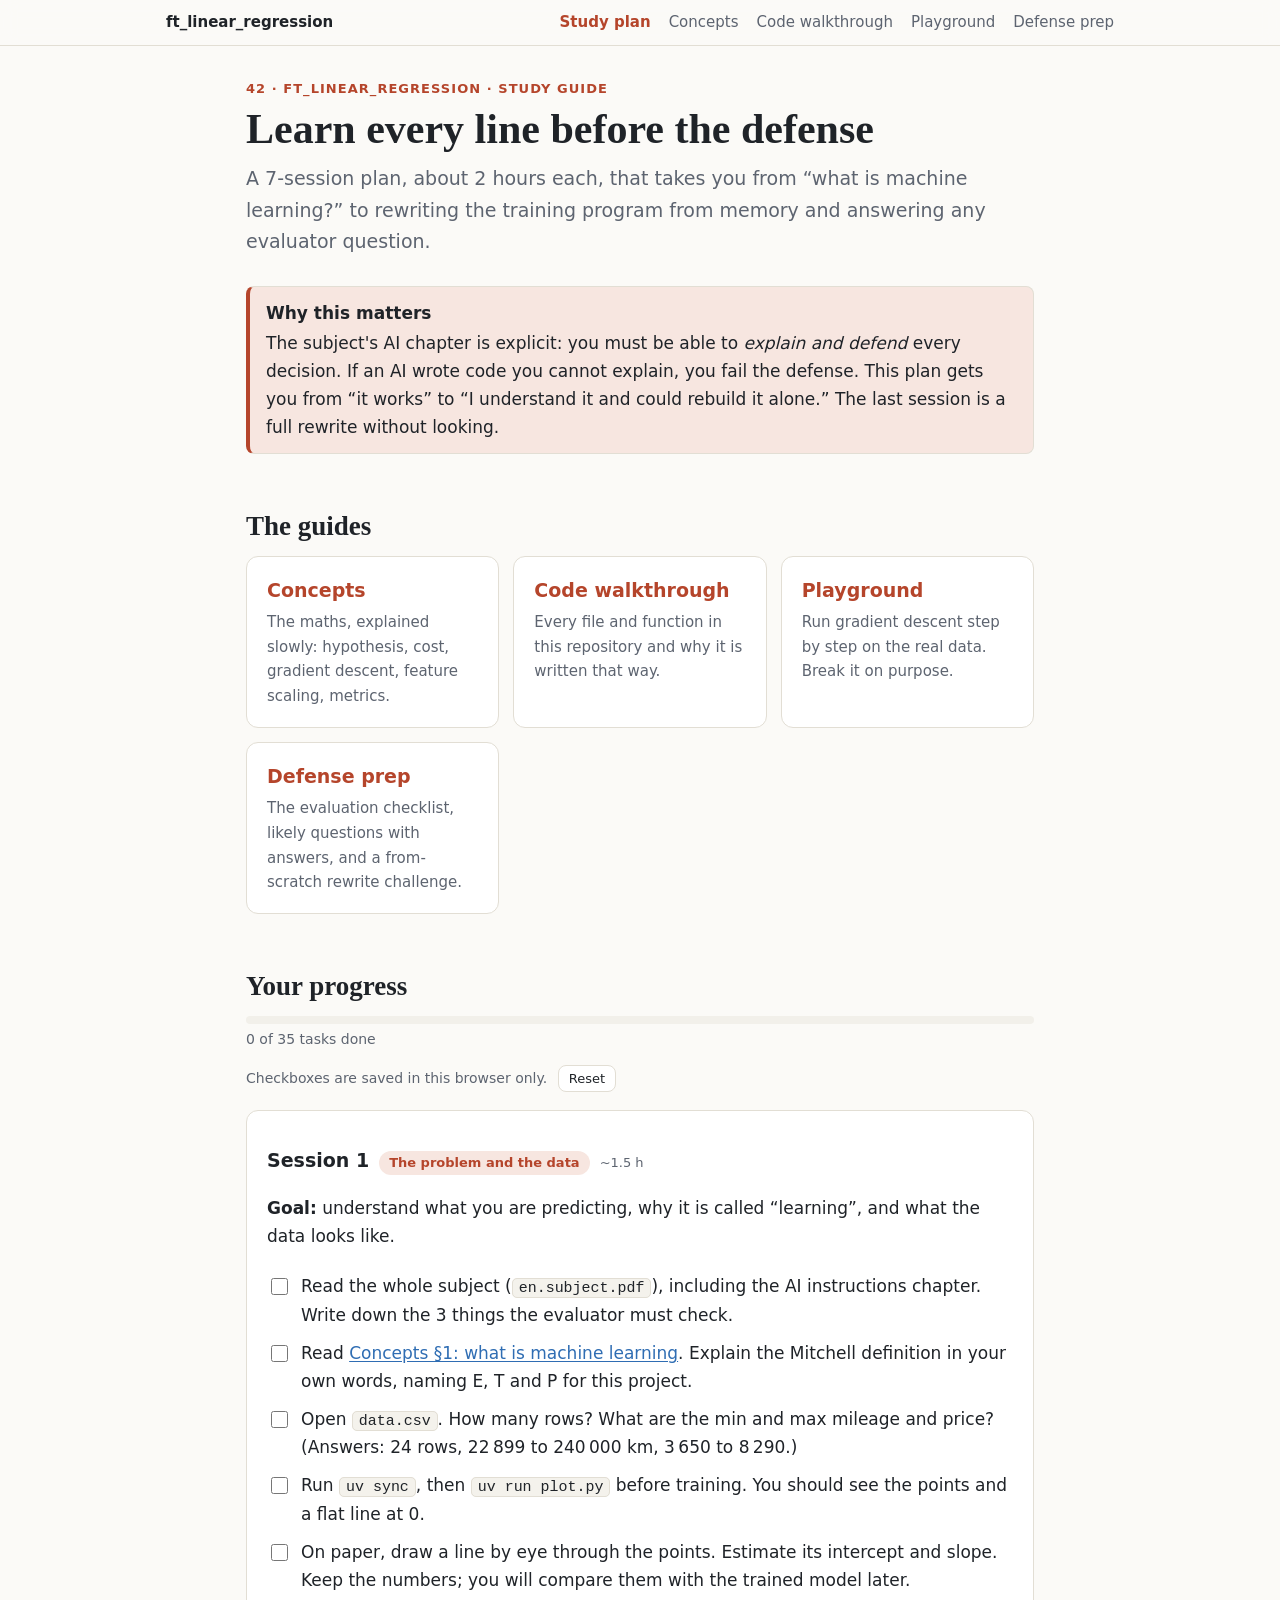
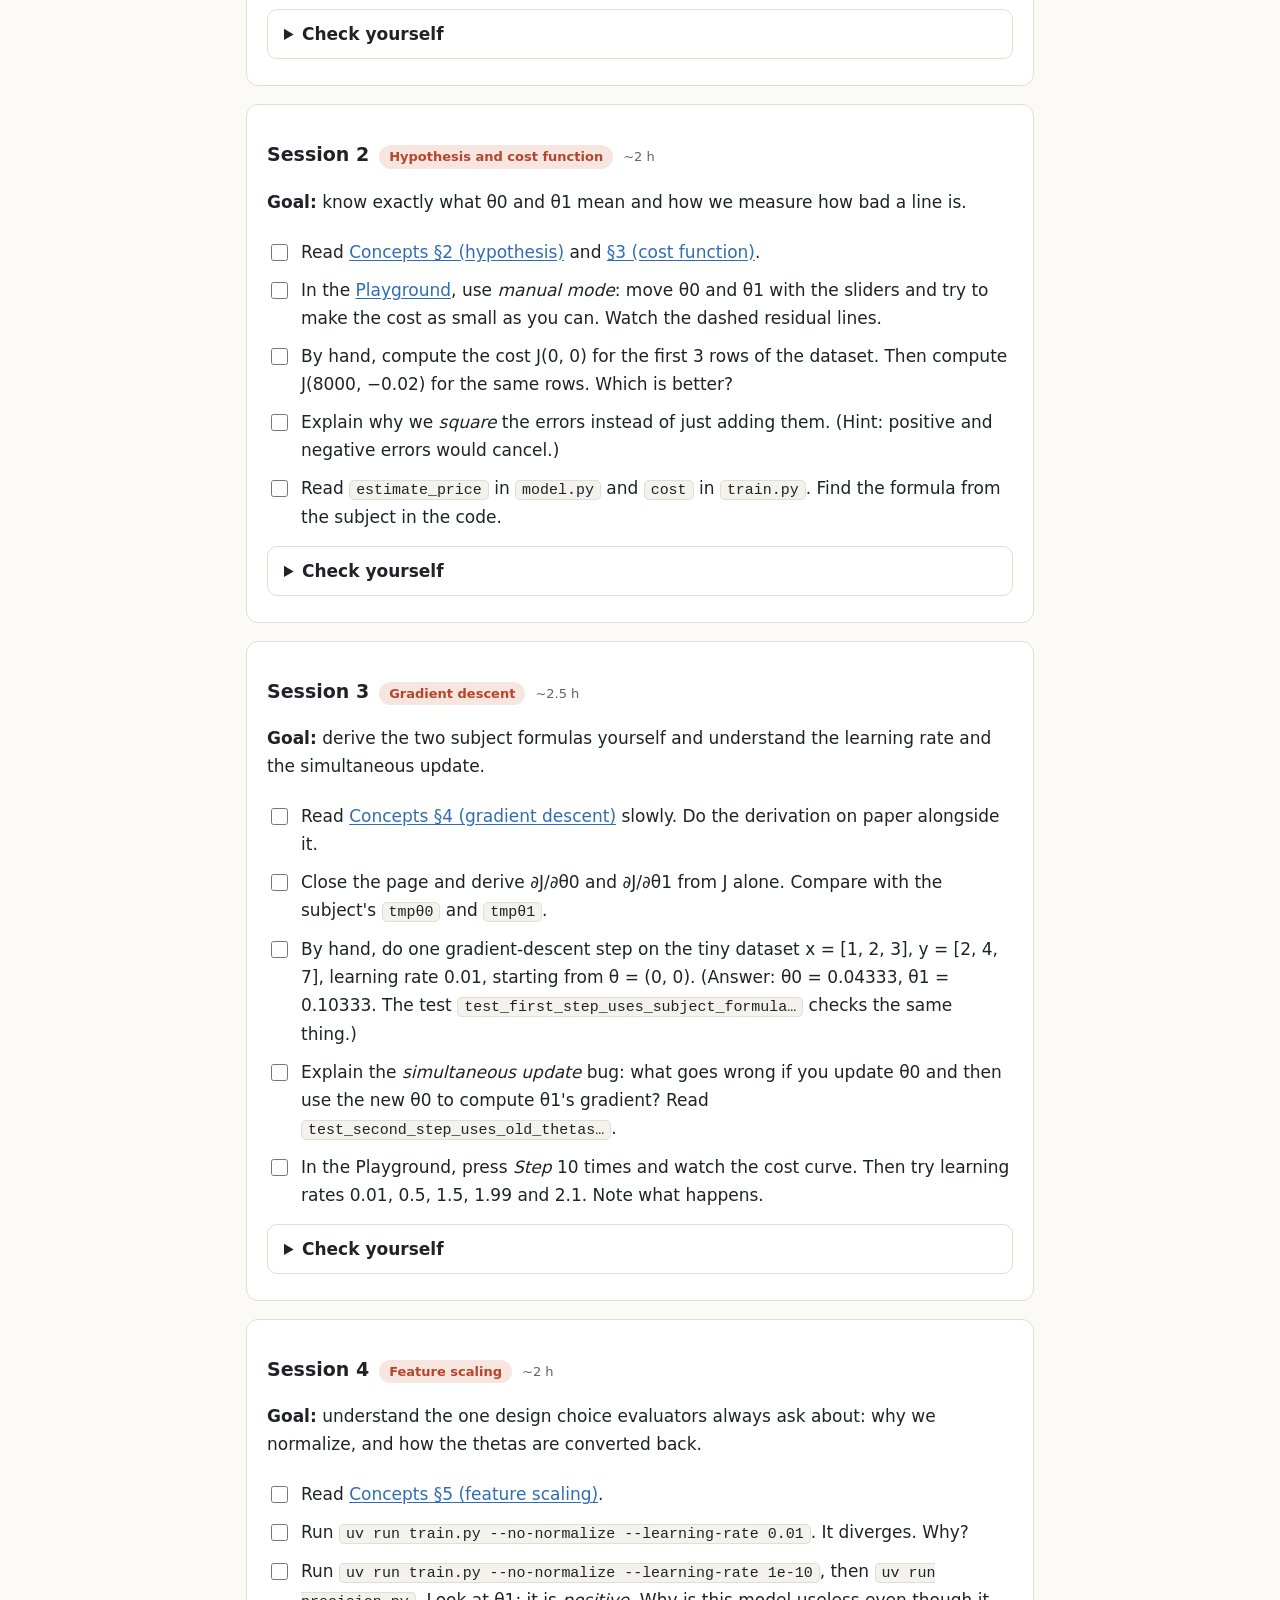
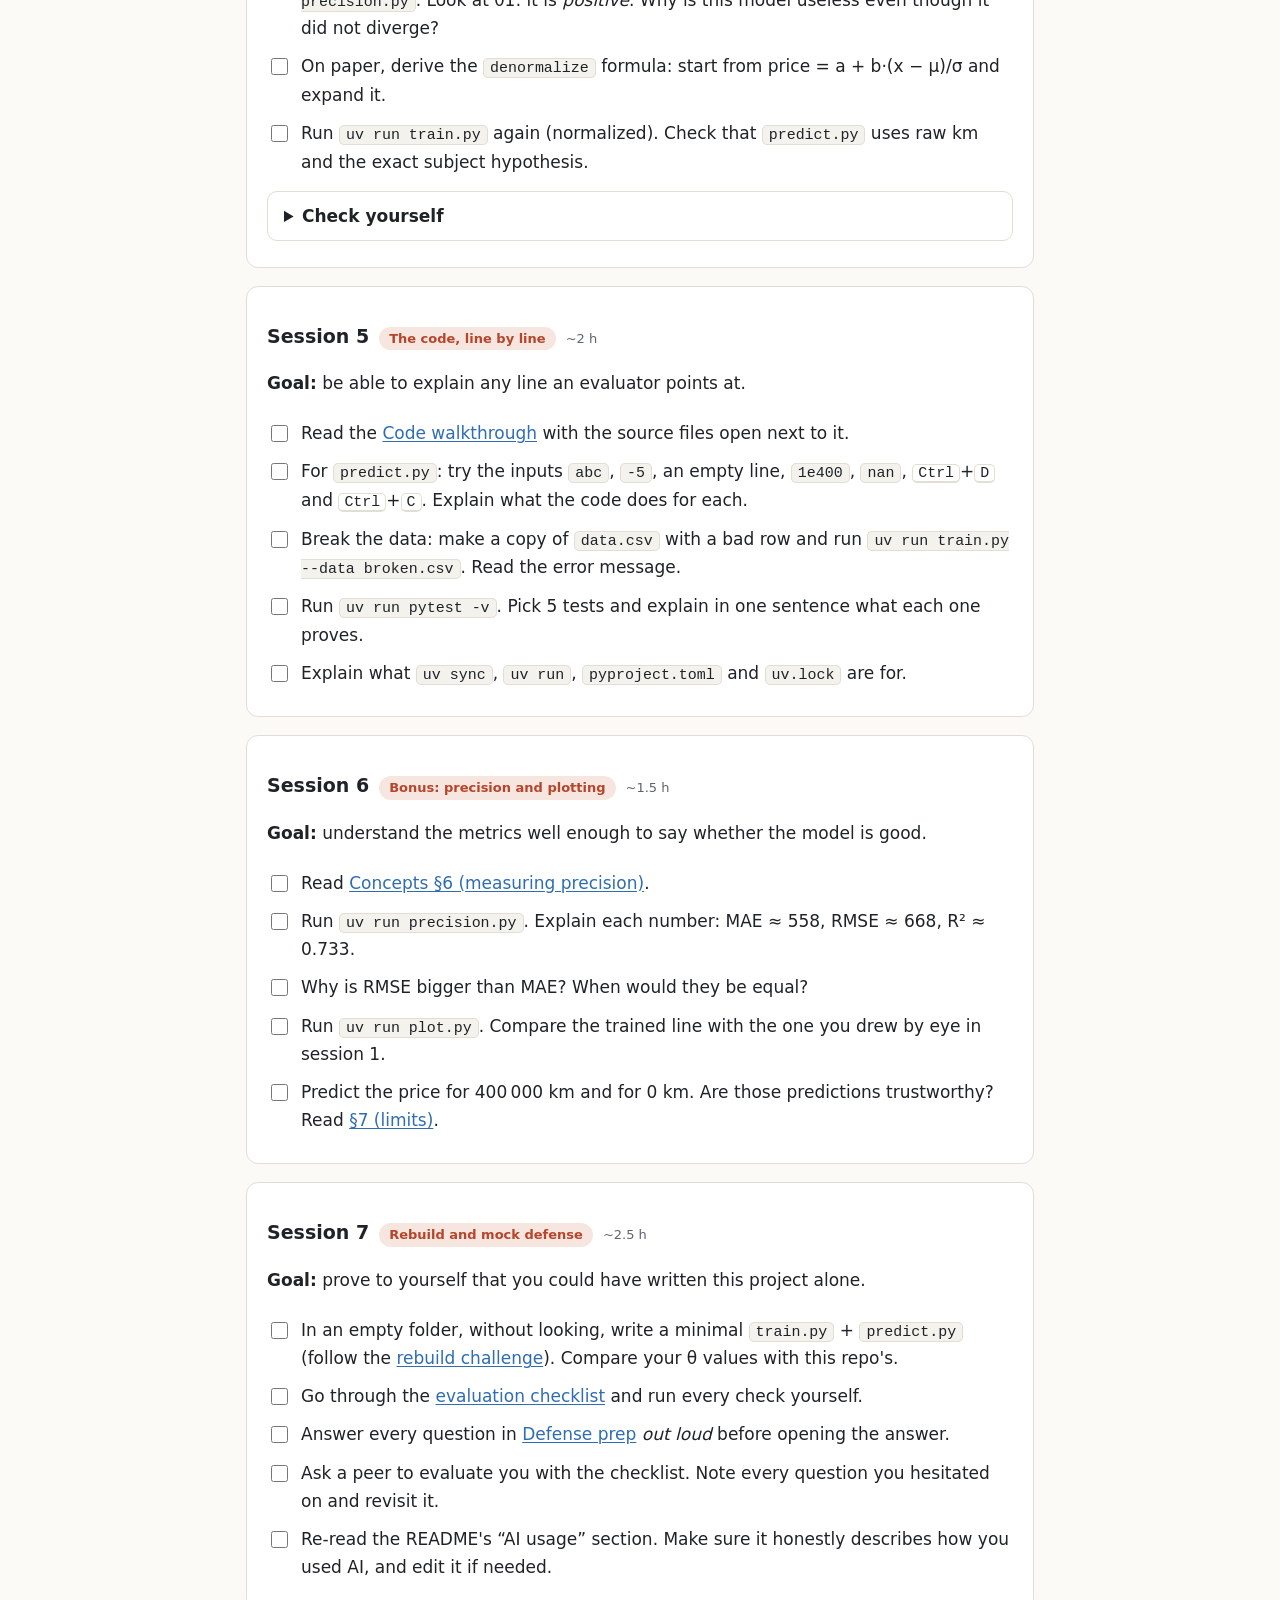
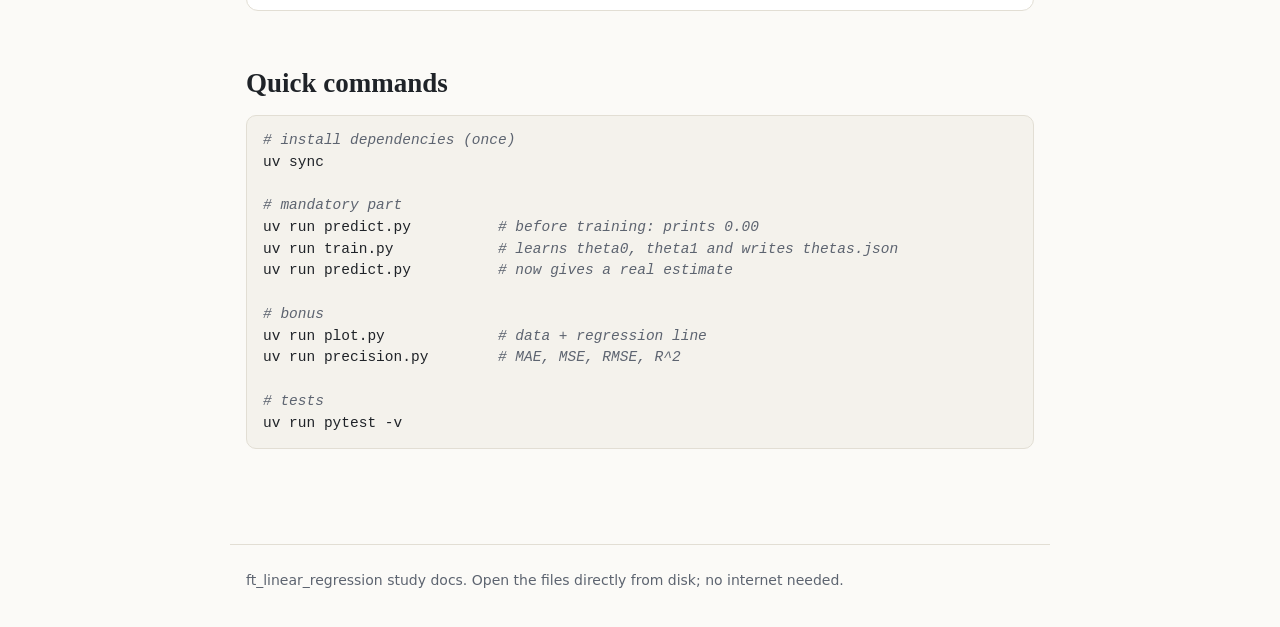
==== docs/index.html @ 7e69de85 "Add README and HTML study guide - docs/index.html: 7-session study plan with progress tracking - doc" ====
<!doctype html>
<html lang="en">
<head>
<meta charset="utf-8">
<meta name="viewport" content="width=device-width, initial-scale=1">
<title>Linear Regression Study Plan</title>
<link rel="stylesheet" href="style.css">
</head>
<body>
<nav class="topnav"><div class="inner">
  <a class="brand" href="index.html">ft_linear_regression</a>
  <a href="index.html" aria-current="page">Study plan</a>
  <a href="concepts.html">Concepts</a>
  <a href="code.html">Code walkthrough</a>
  <a href="playground.html">Playground</a>
  <a href="defense.html">Defense prep</a>
</div></nav>

<main>
<header class="page">
  <div class="eyebrow">42 · ft_linear_regression · study guide</div>
  <h1>Learn every line before the defense</h1>
  <p class="lead">A 7-session plan, about 2 hours each, that takes you from “what is machine learning?” to rewriting
  the training program from memory and answering any evaluator question.</p>
</header>

<div class="callout key">
  <strong>Why this matters</strong>
  The subject's AI chapter is explicit: you must be able to <em>explain and defend</em> every decision. If an AI wrote
  code you cannot explain, you fail the defense. This plan gets you from “it works” to “I understand it and
  could rebuild it alone.” The last session is a full rewrite without looking.
</div>

<h2>The guides</h2>
<div class="grid">
  <a class="card" href="concepts.html"><h3>Concepts</h3><p>The maths, explained slowly: hypothesis, cost, gradient descent, feature scaling, metrics.</p></a>
  <a class="card" href="code.html"><h3>Code walkthrough</h3><p>Every file and function in this repository and why it is written that way.</p></a>
  <a class="card" href="playground.html"><h3>Playground</h3><p>Run gradient descent step by step on the real data. Break it on purpose.</p></a>
  <a class="card" href="defense.html"><h3>Defense prep</h3><p>The evaluation checklist, likely questions with answers, and a from-scratch rewrite challenge.</p></a>
</div>

<h2>Your progress</h2>
<div class="progress" aria-hidden="true"><div id="bar"></div></div>
<p id="progress-text" style="color:var(--muted);font-size:14px;margin:0">0 of 0 tasks done</p>
<p style="font-size:14px;color:var(--muted)">Checkboxes are saved in this browser only.
  <button type="button" id="reset" style="font-size:13px;padding:2px 10px;margin-left:6px">Reset</button></p>

<div class="day" data-day="1">
  <h3>Session 1 <span class="tag">The problem and the data</span><span class="time">~1.5 h</span></h3>
  <p><strong>Goal:</strong> understand what you are predicting, why it is called “learning”, and what the data looks like.</p>
  <ul class="tasks">
    <li><input type="checkbox" id="d1a"><label for="d1a">Read the whole subject (<code>en.subject.pdf</code>), including the AI instructions chapter. Write down the 3 things the evaluator must check.</label></li>
    <li><input type="checkbox" id="d1b"><label for="d1b">Read <a href="concepts.html#ml">Concepts §1: what is machine learning</a>. Explain the Mitchell definition in your own words, naming E, T and P for this project.</label></li>
    <li><input type="checkbox" id="d1c"><label for="d1c">Open <code>data.csv</code>. How many rows? What are the min and max mileage and price? (Answers: 24 rows, 22&#8239;899 to 240&#8239;000 km, 3&#8239;650 to 8&#8239;290.)</label></li>
    <li><input type="checkbox" id="d1d"><label for="d1d">Run <code>uv sync</code>, then <code>uv run plot.py</code> before training. You should see the points and a flat line at 0.</label></li>
    <li><input type="checkbox" id="d1e"><label for="d1e">On paper, draw a line by eye through the points. Estimate its intercept and slope. Keep the numbers; you will compare them with the trained model later.</label></li>
  </ul>
  <details><summary>Check yourself</summary>
    <p>Is this supervised or unsupervised learning? Regression or classification? Why?<br>
    <em>Supervised (every row comes with the correct price) and regression (the output is a continuous number, not a category).</em></p>
  </details>
</div>

<div class="day" data-day="2">
  <h3>Session 2 <span class="tag">Hypothesis and cost function</span><span class="time">~2 h</span></h3>
  <p><strong>Goal:</strong> know exactly what θ0 and θ1 mean and how we measure how bad a line is.</p>
  <ul class="tasks">
    <li><input type="checkbox" id="d2a"><label for="d2a">Read <a href="concepts.html#hypothesis">Concepts §2 (hypothesis)</a> and <a href="concepts.html#cost">§3 (cost function)</a>.</label></li>
    <li><input type="checkbox" id="d2b"><label for="d2b">In the <a href="playground.html">Playground</a>, use <em>manual mode</em>: move θ0 and θ1 with the sliders and try to make the cost as small as you can. Watch the dashed residual lines.</label></li>
    <li><input type="checkbox" id="d2c"><label for="d2c">By hand, compute the cost J(0, 0) for the first 3 rows of the dataset. Then compute J(8000, −0.02) for the same rows. Which is better?</label></li>
    <li><input type="checkbox" id="d2d"><label for="d2d">Explain why we <em>square</em> the errors instead of just adding them. (Hint: positive and negative errors would cancel.)</label></li>
    <li><input type="checkbox" id="d2e"><label for="d2e">Read <code>estimate_price</code> in <code>model.py</code> and <code>cost</code> in <code>train.py</code>. Find the formula from the subject in the code.</label></li>
  </ul>
  <details><summary>Check yourself</summary>
    <p>What are the units of θ0 and of θ1? <em>θ0 is a price (price at 0 km). θ1 is price per km, so it is tiny: about −0.0214, meaning a car loses roughly 21 units of price per 1&#8239;000 km.</em></p>
  </details>
</div>

<div class="day" data-day="3">
  <h3>Session 3 <span class="tag">Gradient descent</span><span class="time">~2.5 h</span></h3>
  <p><strong>Goal:</strong> derive the two subject formulas yourself and understand the learning rate and the simultaneous update.</p>
  <ul class="tasks">
    <li><input type="checkbox" id="d3a"><label for="d3a">Read <a href="concepts.html#gd">Concepts §4 (gradient descent)</a> slowly. Do the derivation on paper alongside it.</label></li>
    <li><input type="checkbox" id="d3b"><label for="d3b">Close the page and derive ∂J/∂θ0 and ∂J/∂θ1 from J alone. Compare with the subject's <code>tmpθ0</code> and <code>tmpθ1</code>.</label></li>
    <li><input type="checkbox" id="d3c"><label for="d3c">By hand, do one gradient-descent step on the tiny dataset x = [1, 2, 3], y = [2, 4, 7], learning rate 0.01, starting from θ = (0, 0). (Answer: θ0 = 0.04333, θ1 = 0.10333. The test <code>test_first_step_uses_subject_formula…</code> checks the same thing.)</label></li>
    <li><input type="checkbox" id="d3d"><label for="d3d">Explain the <em>simultaneous update</em> bug: what goes wrong if you update θ0 and then use the new θ0 to compute θ1's gradient? Read <code>test_second_step_uses_old_thetas…</code>.</label></li>
    <li><input type="checkbox" id="d3e"><label for="d3e">In the Playground, press <em>Step</em> 10 times and watch the cost curve. Then try learning rates 0.01, 0.5, 1.5, 1.99 and 2.1. Note what happens.</label></li>
  </ul>
  <details><summary>Check yourself</summary>
    <p>Why is there a minus sign in the update θ := θ − α·gradient? <em>The gradient points uphill (towards higher cost). We want to go downhill.</em></p>
  </details>
</div>

<div class="day" data-day="4">
  <h3>Session 4 <span class="tag">Feature scaling</span><span class="time">~2 h</span></h3>
  <p><strong>Goal:</strong> understand the one design choice evaluators always ask about: why we normalize, and how the thetas are converted back.</p>
  <ul class="tasks">
    <li><input type="checkbox" id="d4a"><label for="d4a">Read <a href="concepts.html#scaling">Concepts §5 (feature scaling)</a>.</label></li>
    <li><input type="checkbox" id="d4b"><label for="d4b">Run <code>uv run train.py --no-normalize --learning-rate 0.01</code>. It diverges. Why?</label></li>
    <li><input type="checkbox" id="d4c"><label for="d4c">Run <code>uv run train.py --no-normalize --learning-rate 1e-10</code>, then <code>uv run precision.py</code>. Look at θ1: it is <em>positive</em>. Why is this model useless even though it did not diverge?</label></li>
    <li><input type="checkbox" id="d4d"><label for="d4d">On paper, derive the <code>denormalize</code> formula: start from price = a + b·(x − μ)/σ and expand it.</label></li>
    <li><input type="checkbox" id="d4e"><label for="d4e">Run <code>uv run train.py</code> again (normalized). Check that <code>predict.py</code> uses raw km and the exact subject hypothesis.</label></li>
  </ul>
  <details><summary>Check yourself</summary>
    <p>Does normalizing break the rule “use the specified training function”? <em>No. The update formula is exactly the subject's. We only change the units of the input before training, which is standard practice. predict.py still uses θ0 + θ1·mileage on raw km.</em></p>
  </details>
</div>

<div class="day" data-day="5">
  <h3>Session 5 <span class="tag">The code, line by line</span><span class="time">~2 h</span></h3>
  <p><strong>Goal:</strong> be able to explain any line an evaluator points at.</p>
  <ul class="tasks">
    <li><input type="checkbox" id="d5a"><label for="d5a">Read the <a href="code.html">Code walkthrough</a> with the source files open next to it.</label></li>
    <li><input type="checkbox" id="d5b"><label for="d5b">For <code>predict.py</code>: try the inputs <code>abc</code>, <code>-5</code>, an empty line, <code>1e400</code>, <code>nan</code>, <kbd>Ctrl</kbd>+<kbd>D</kbd> and <kbd>Ctrl</kbd>+<kbd>C</kbd>. Explain what the code does for each.</label></li>
    <li><input type="checkbox" id="d5c"><label for="d5c">Break the data: make a copy of <code>data.csv</code> with a bad row and run <code>uv run train.py --data broken.csv</code>. Read the error message.</label></li>
    <li><input type="checkbox" id="d5d"><label for="d5d">Run <code>uv run pytest -v</code>. Pick 5 tests and explain in one sentence what each one proves.</label></li>
    <li><input type="checkbox" id="d5e"><label for="d5e">Explain what <code>uv sync</code>, <code>uv run</code>, <code>pyproject.toml</code> and <code>uv.lock</code> are for.</label></li>
  </ul>
</div>

<div class="day" data-day="6">
  <h3>Session 6 <span class="tag">Bonus: precision and plotting</span><span class="time">~1.5 h</span></h3>
  <p><strong>Goal:</strong> understand the metrics well enough to say whether the model is good.</p>
  <ul class="tasks">
    <li><input type="checkbox" id="d6a"><label for="d6a">Read <a href="concepts.html#metrics">Concepts §6 (measuring precision)</a>.</label></li>
    <li><input type="checkbox" id="d6b"><label for="d6b">Run <code>uv run precision.py</code>. Explain each number: MAE ≈ 558, RMSE ≈ 668, R² ≈ 0.733.</label></li>
    <li><input type="checkbox" id="d6c"><label for="d6c">Why is RMSE bigger than MAE? When would they be equal?</label></li>
    <li><input type="checkbox" id="d6d"><label for="d6d">Run <code>uv run plot.py</code>. Compare the trained line with the one you drew by eye in session 1.</label></li>
    <li><input type="checkbox" id="d6e"><label for="d6e">Predict the price for 400&#8239;000 km and for 0 km. Are those predictions trustworthy? Read <a href="concepts.html#limits">§7 (limits)</a>.</label></li>
  </ul>
</div>

<div class="day" data-day="7">
  <h3>Session 7 <span class="tag">Rebuild and mock defense</span><span class="time">~2.5 h</span></h3>
  <p><strong>Goal:</strong> prove to yourself that you could have written this project alone.</p>
  <ul class="tasks">
    <li><input type="checkbox" id="d7a"><label for="d7a">In an empty folder, without looking, write a minimal <code>train.py</code> + <code>predict.py</code> (follow the <a href="defense.html#rebuild">rebuild challenge</a>). Compare your θ values with this repo's.</label></li>
    <li><input type="checkbox" id="d7b"><label for="d7b">Go through the <a href="defense.html#checklist">evaluation checklist</a> and run every check yourself.</label></li>
    <li><input type="checkbox" id="d7c"><label for="d7c">Answer every question in <a href="defense.html#questions">Defense prep</a> <em>out loud</em> before opening the answer.</label></li>
    <li><input type="checkbox" id="d7d"><label for="d7d">Ask a peer to evaluate you with the checklist. Note every question you hesitated on and revisit it.</label></li>
    <li><input type="checkbox" id="d7e"><label for="d7e">Re-read the README's “AI usage” section. Make sure it honestly describes how you used AI, and edit it if needed.</label></li>
  </ul>
</div>

<h2>Quick commands</h2>
<pre><span class="c"># install dependencies (once)</span>
uv sync

<span class="c"># mandatory part</span>
uv run predict.py          <span class="c"># before training: prints 0.00</span>
uv run train.py            <span class="c"># learns theta0, theta1 and writes thetas.json</span>
uv run predict.py          <span class="c"># now gives a real estimate</span>

<span class="c"># bonus</span>
uv run plot.py             <span class="c"># data + regression line</span>
uv run precision.py        <span class="c"># MAE, MSE, RMSE, R^2</span>

<span class="c"># tests</span>
uv run pytest -v</pre>
</main>

<footer>ft_linear_regression study docs. Open the files directly from disk; no internet needed.</footer>

<script>
(function () {
  const KEY = "ftlr-study-progress";
  const boxes = Array.from(document.querySelectorAll("ul.tasks input[type=checkbox]"));
  let state = {};
  try { state = JSON.parse(localStorage.getItem(KEY) || "{}") || {}; } catch (e) { state = {}; }

  function render() {
    let done = 0;
    boxes.forEach(b => {
      b.checked = !!state[b.id];
      b.closest("li").classList.toggle("done", b.checked);
      if (b.checked) done++;
    });
    document.getElementById("bar").style.width = (100 * done / boxes.length) + "%";
    document.getElementById("progress-text").textContent = done + " of " + boxes.length + " tasks done";
  }
  function save() { try { localStorage.setItem(KEY, JSON.stringify(state)); } catch (e) {} }

  boxes.forEach(b => b.addEventListener("change", () => { state[b.id] = b.checked; save(); render(); }));
  document.getElementById("reset").addEventListener("click", () => {
    if (confirm("Clear all checkboxes?")) { state = {}; save(); render(); }
  });
  render();
})();
</script>
</body>
</html>
---- docs/style.css ----
/* Shared stylesheet for the ft_linear_regression study docs. Works offline. */
:root {
  --bg: #fbfaf7;
  --surface: #ffffff;
  --surface-2: #f2f0ea;
  --text: #1f2328;
  --muted: #5d6470;
  --border: #e2ded4;
  --accent: #b5452b;
  --accent-soft: #f7e6e0;
  --blue: #2f6db3;
  --blue-soft: #e4eef9;
  --green: #2e7d4f;
  --green-soft: #e3f3e9;
  --amber: #9a6a00;
  --amber-soft: #fbf1d6;
  --code-bg: #f4f2ec;
  --mono: ui-monospace, "SFMono-Regular", "JetBrains Mono", Menlo, Consolas, monospace;
  --sans: system-ui, -apple-system, "Segoe UI", Roboto, "Helvetica Neue", Arial, sans-serif;
  --serif: "Iowan Old Style", "Palatino Linotype", Palatino, Georgia, serif;
}
@media (prefers-color-scheme: dark) {
  :root {
    --bg: #15171a;
    --surface: #1c1f23;
    --surface-2: #23272c;
    --text: #e6e3dc;
    --muted: #a0a6ae;
    --border: #33383f;
    --accent: #ec8a6f;
    --accent-soft: #3a2520;
    --blue: #7fb0ea;
    --blue-soft: #1d2a3a;
    --green: #7ccc9b;
    --green-soft: #1b2e23;
    --amber: #e8bf5c;
    --amber-soft: #33291a;
    --code-bg: #202429;
  }
}

* { box-sizing: border-box; }
html { -webkit-text-size-adjust: 100%; }
body {
  margin: 0;
  background: var(--bg);
  color: var(--text);
  font: 17px/1.65 var(--sans);
}
a { color: var(--blue); text-underline-offset: 2px; }
a:hover { color: var(--accent); }

/* ---------- layout ---------- */
.topnav {
  position: sticky; top: 0; z-index: 10;
  background: color-mix(in srgb, var(--bg) 88%, transparent);
  backdrop-filter: blur(8px);
  border-bottom: 1px solid var(--border);
}
.topnav .inner {
  max-width: 980px; margin: 0 auto; padding: 10px 16px;
  display: flex; gap: 6px 18px; flex-wrap: wrap; align-items: center;
  font-size: 15px;
}
.topnav .brand { font-weight: 700; color: var(--text); text-decoration: none; margin-right: auto; }
.topnav a { text-decoration: none; color: var(--muted); }
.topnav a[aria-current="page"] { color: var(--accent); font-weight: 600; }

main { max-width: 820px; margin: 0 auto; padding: 32px 16px 80px; }
main.wide { max-width: 980px; }

header.page { margin-bottom: 28px; }
header.page .eyebrow {
  font-size: 13px; letter-spacing: .08em; text-transform: uppercase;
  color: var(--accent); font-weight: 600;
}
h1 { font-family: var(--serif); font-size: clamp(30px, 5vw, 42px); line-height: 1.15; margin: 6px 0 10px; }
h2 { font-family: var(--serif); font-size: 27px; line-height: 1.25; margin: 48px 0 12px; padding-top: 8px; }
h3 { font-size: 19px; margin: 30px 0 8px; }
h2 .num { color: var(--accent); margin-right: 8px; }
.lead { font-size: 19px; color: var(--muted); margin: 0; }
p, li { max-width: 72ch; }
hr { border: 0; border-top: 1px solid var(--border); margin: 40px 0; }

/* ---------- code & math ---------- */
code, pre, kbd { font-family: var(--mono); font-size: 0.88em; }
:not(pre) > code {
  background: var(--code-bg); padding: 1px 6px; border-radius: 5px;
  border: 1px solid var(--border);
}
pre {
  background: var(--code-bg); border: 1px solid var(--border); border-radius: 10px;
  padding: 14px 16px; overflow-x: auto; line-height: 1.5; font-size: 14.5px;
}
pre .c { color: var(--muted); font-style: italic; }   /* comment */
pre .k { color: var(--accent); }                       /* keyword */
pre .s { color: var(--green); }                        /* string */
pre .hl { background: var(--amber-soft); display: inline-block; width: 100%; }
kbd {
  border: 1px solid var(--border); border-bottom-width: 2px; border-radius: 5px;
  padding: 0 5px; background: var(--surface);
}
.math {
  font-family: var(--serif); font-size: 21px; text-align: center;
  background: var(--surface); border: 1px solid var(--border); border-radius: 10px;
  padding: 16px; margin: 18px 0; overflow-x: auto; white-space: nowrap;
}
.math .note { display: block; font: 14px var(--sans); color: var(--muted); margin-top: 6px; white-space: normal; }
var, .v { font-family: var(--serif); font-style: italic; }
.frac { display: inline-flex; flex-direction: column; vertical-align: middle; text-align: center; margin: 0 3px; }
.frac > span:first-child { border-bottom: 1px solid currentColor; padding: 0 3px; }
.frac > span { line-height: 1.25; font-size: .85em; }
.big { font-size: 1.5em; vertical-align: middle; }

/* ---------- boxes ---------- */
.callout {
  border: 1px solid var(--border); border-left: 4px solid var(--blue);
  background: var(--blue-soft); border-radius: 8px; padding: 12px 16px; margin: 18px 0;
}
.callout.warn { border-left-color: var(--amber); background: var(--amber-soft); }
.callout.key { border-left-color: var(--accent); background: var(--accent-soft); }
.callout.ok { border-left-color: var(--green); background: var(--green-soft); }
.callout > :first-child { margin-top: 0; }
.callout > :last-child { margin-bottom: 0; }
.callout > strong:first-child { display: block; margin-bottom: 2px; }

.card {
  background: var(--surface); border: 1px solid var(--border); border-radius: 12px;
  padding: 18px 20px; margin: 16px 0;
}
.grid { display: grid; gap: 14px; grid-template-columns: repeat(auto-fit, minmax(230px, 1fr)); }
.grid .card { margin: 0; }
a.card { display: block; text-decoration: none; color: inherit; transition: border-color .15s, transform .15s; }
a.card:hover { border-color: var(--accent); transform: translateY(-2px); }
a.card h3 { margin: 0 0 4px; color: var(--accent); }
a.card p { margin: 0; color: var(--muted); font-size: 15px; }

table { border-collapse: collapse; width: 100%; margin: 16px 0; font-size: 15.5px; }
.table-wrap { overflow-x: auto; }
th, td { border-bottom: 1px solid var(--border); padding: 8px 10px; text-align: left; vertical-align: top; }
th { background: var(--surface-2); font-weight: 600; }
td.num, th.num { text-align: right; font-variant-numeric: tabular-nums; }

details {
  background: var(--surface); border: 1px solid var(--border); border-radius: 10px;
  padding: 10px 16px; margin: 10px 0;
}
details summary { cursor: pointer; font-weight: 600; }
details[open] summary { margin-bottom: 8px; }

figure { margin: 22px 0; }
figure svg { width: 100%; height: auto; display: block; }
figcaption { font-size: 14px; color: var(--muted); margin-top: 6px; text-align: center; }

/* ---------- study plan ---------- */
.day { background: var(--surface); border: 1px solid var(--border); border-radius: 12px; padding: 4px 20px 16px; margin: 18px 0; }
.day h3 { display: flex; gap: 10px; align-items: baseline; flex-wrap: wrap; }
.day h3 .tag { font-size: 13px; font-weight: 600; color: var(--accent); background: var(--accent-soft); border-radius: 99px; padding: 1px 10px; }
.day h3 .time { font-size: 13px; color: var(--muted); font-weight: 400; }
ul.tasks { list-style: none; padding: 0; margin: 8px 0; }
ul.tasks li { display: flex; gap: 10px; align-items: flex-start; padding: 5px 0; }
ul.tasks input { margin-top: 6px; accent-color: var(--accent); width: 17px; height: 17px; flex: none; }
ul.tasks li.done label { color: var(--muted); text-decoration: line-through; }
.progress { height: 8px; background: var(--surface-2); border-radius: 99px; overflow: hidden; margin: 8px 0 4px; }
.progress > div { height: 100%; background: var(--accent); width: 0; transition: width .3s; }

/* ---------- playground ---------- */
.controls { display: grid; gap: 12px 20px; grid-template-columns: repeat(auto-fit, minmax(220px, 1fr)); margin: 14px 0; }
.controls label { font-size: 14px; color: var(--muted); display: block; }
.controls input[type=range] { width: 100%; accent-color: var(--accent); }
.buttons { display: flex; flex-wrap: wrap; gap: 8px; margin: 12px 0; }
button {
  font: inherit; font-size: 15px; padding: 7px 14px; border-radius: 8px; cursor: pointer;
  border: 1px solid var(--border); background: var(--surface); color: var(--text);
}
button.primary { background: var(--accent); border-color: var(--accent); color: #fff; }
button:hover { border-color: var(--accent); }
.stats { display: grid; gap: 10px; grid-template-columns: repeat(auto-fit, minmax(140px, 1fr)); margin: 14px 0; }
.stat { background: var(--surface); border: 1px solid var(--border); border-radius: 10px; padding: 10px 12px; }
.stat .label { font-size: 12.5px; color: var(--muted); text-transform: uppercase; letter-spacing: .05em; }
.stat .value { font: 600 19px var(--mono); font-variant-numeric: tabular-nums; overflow-wrap: anywhere; }
.chart { background: var(--surface); border: 1px solid var(--border); border-radius: 12px; padding: 8px; }
.chart svg { width: 100%; height: auto; display: block; }
.chart .axis { stroke: var(--muted); stroke-width: 1; }
.chart .gridline { stroke: var(--border); stroke-width: 1; }
.chart text { fill: var(--muted); font: 14px var(--sans); }
.chart .point { fill: var(--blue); }
.chart .line { stroke: var(--accent); stroke-width: 2.5; }
.chart .residual { stroke: var(--amber); stroke-width: 1.2; stroke-dasharray: 3 3; }
.chart .curve { fill: none; stroke: var(--accent); stroke-width: 2; }

footer { max-width: 820px; margin: 0 auto; padding: 24px 16px 48px; color: var(--muted); font-size: 14px; border-top: 1px solid var(--border); }

@media (max-width: 560px) {
  body { font-size: 16px; }
  .math { font-size: 18px; }
  h2 { font-size: 24px; }
}
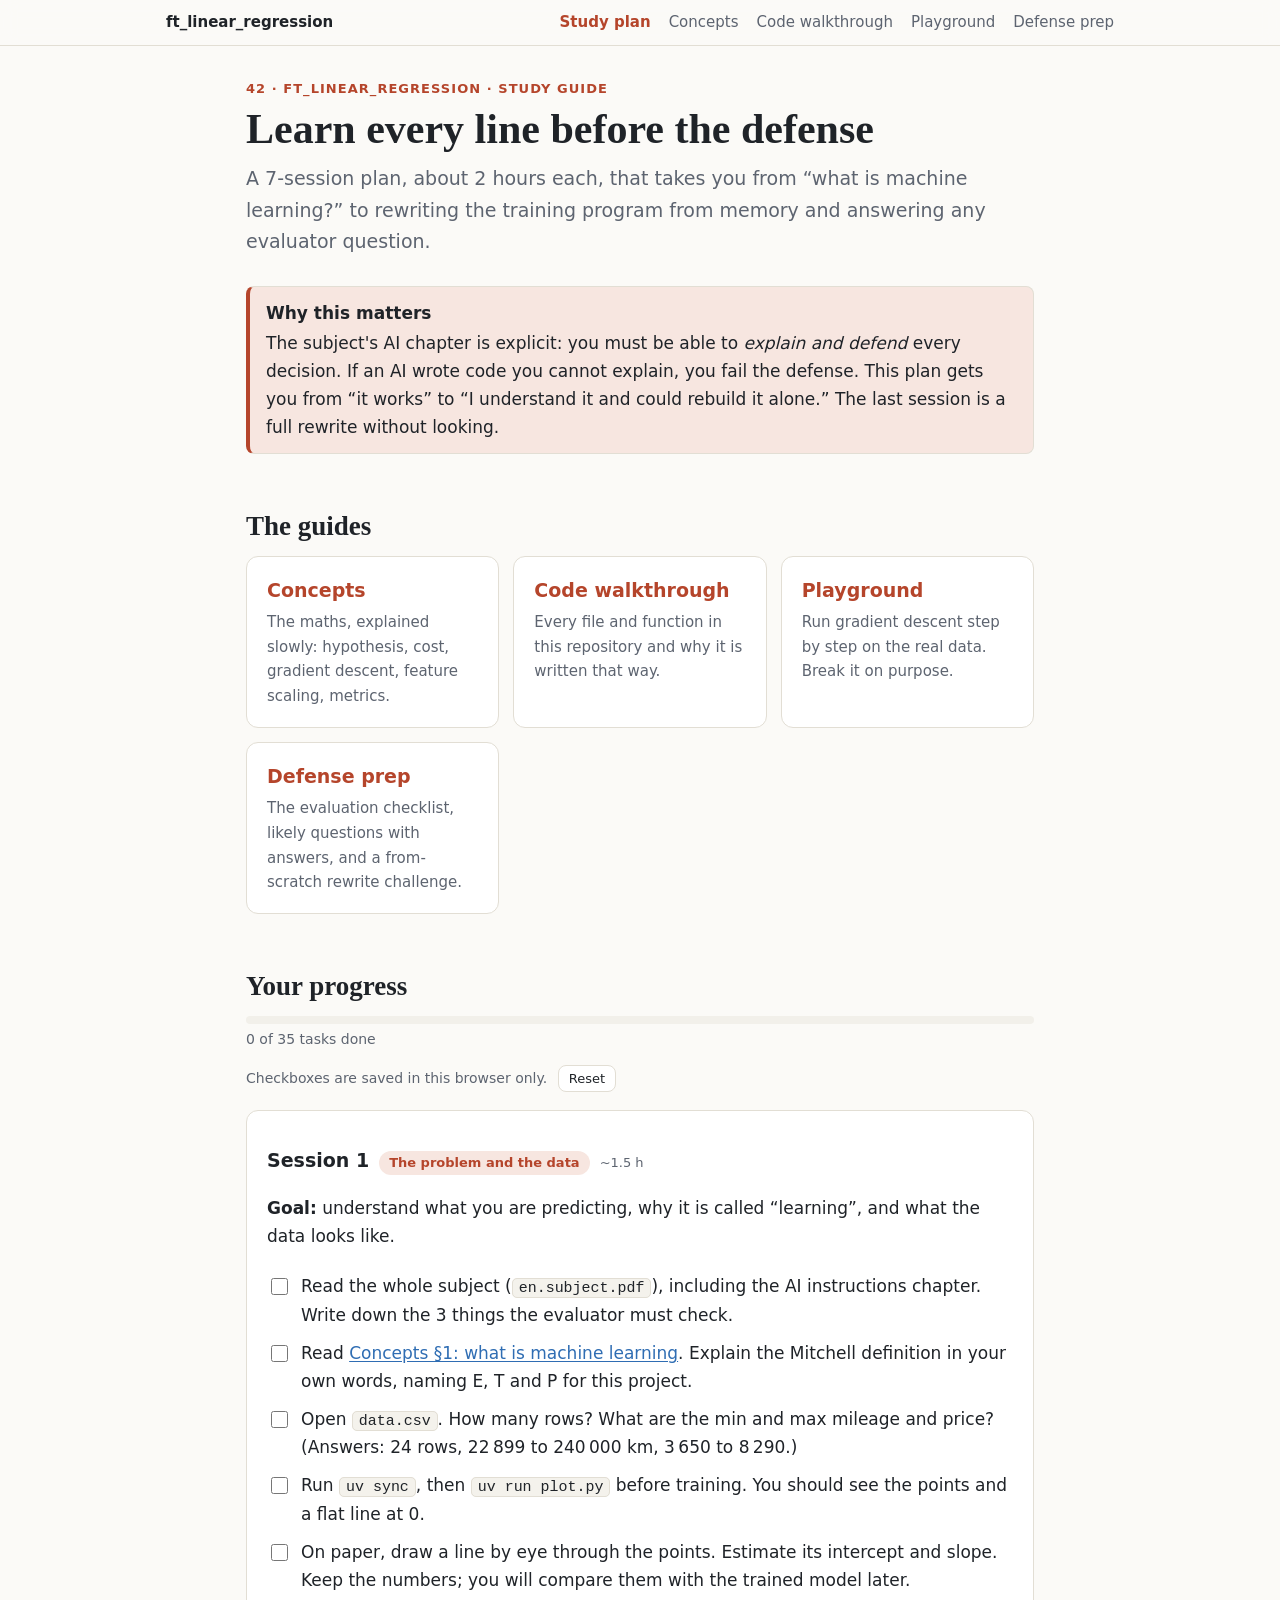
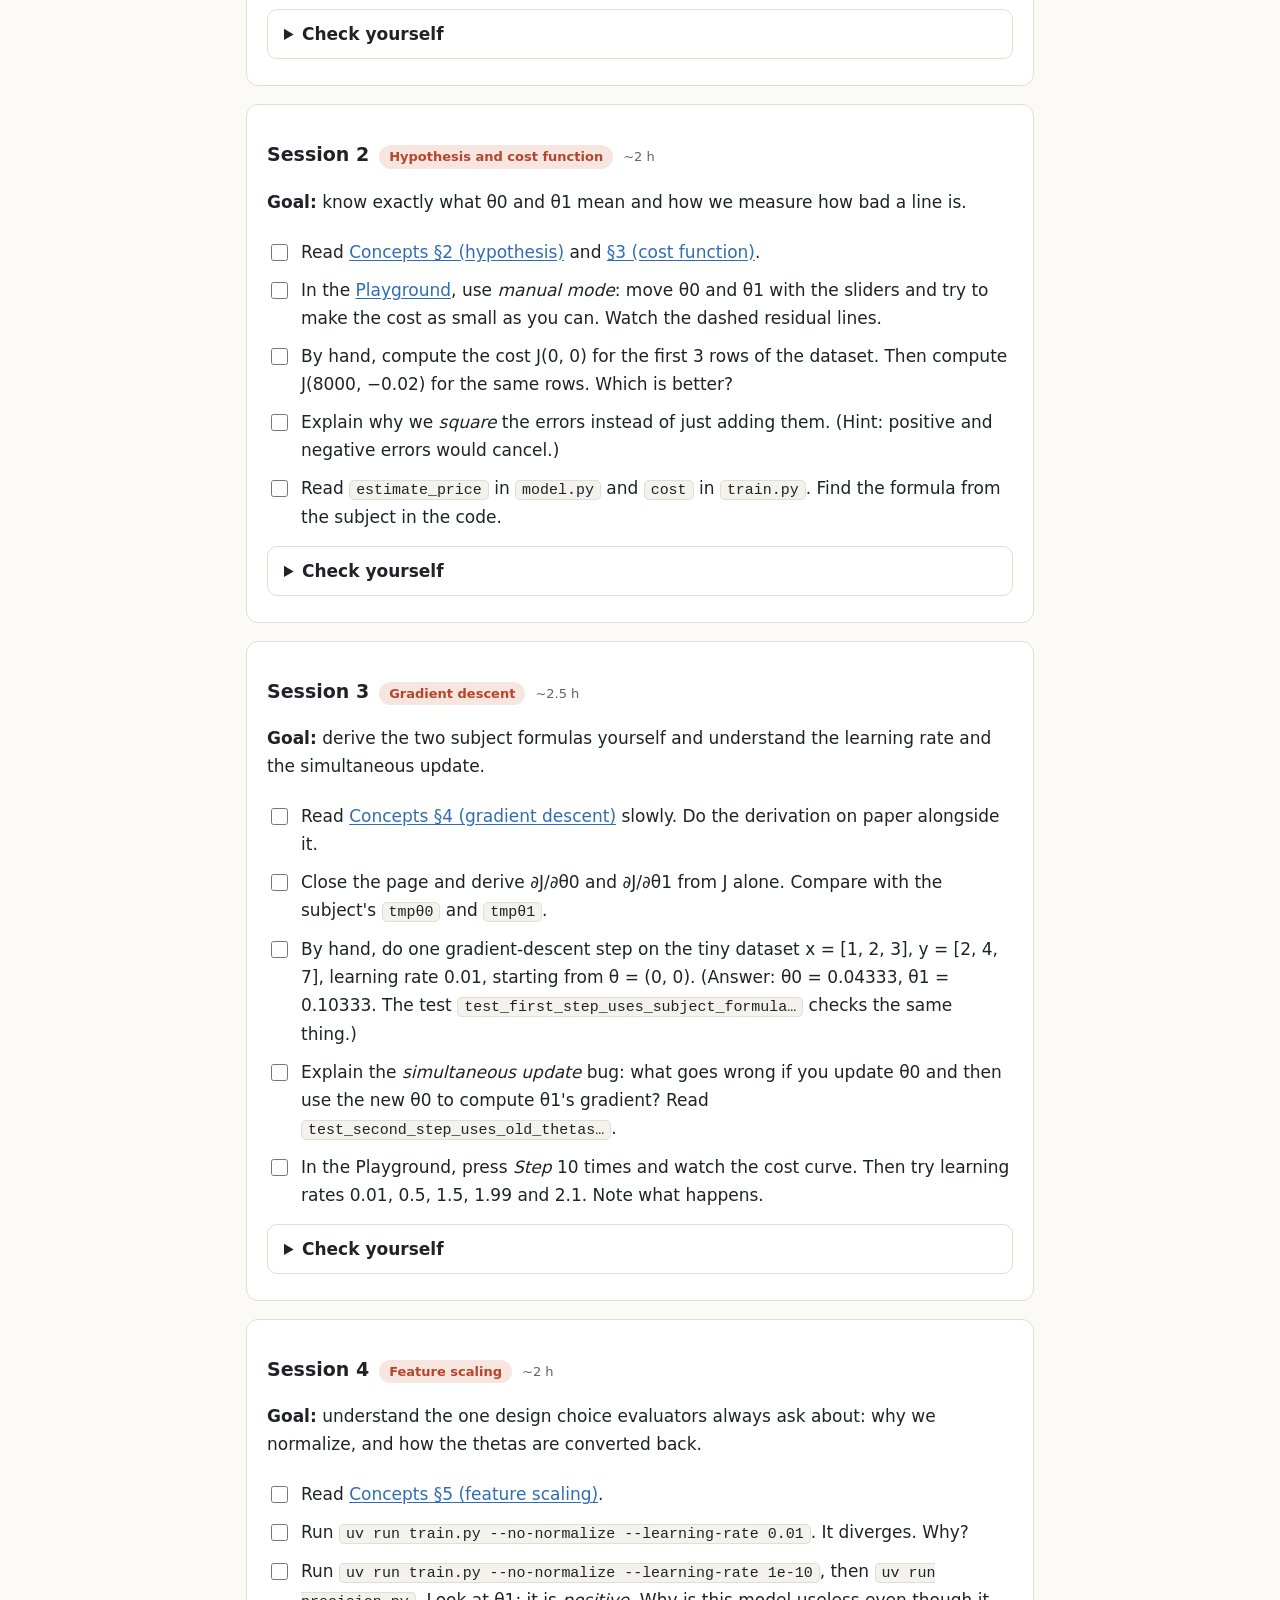
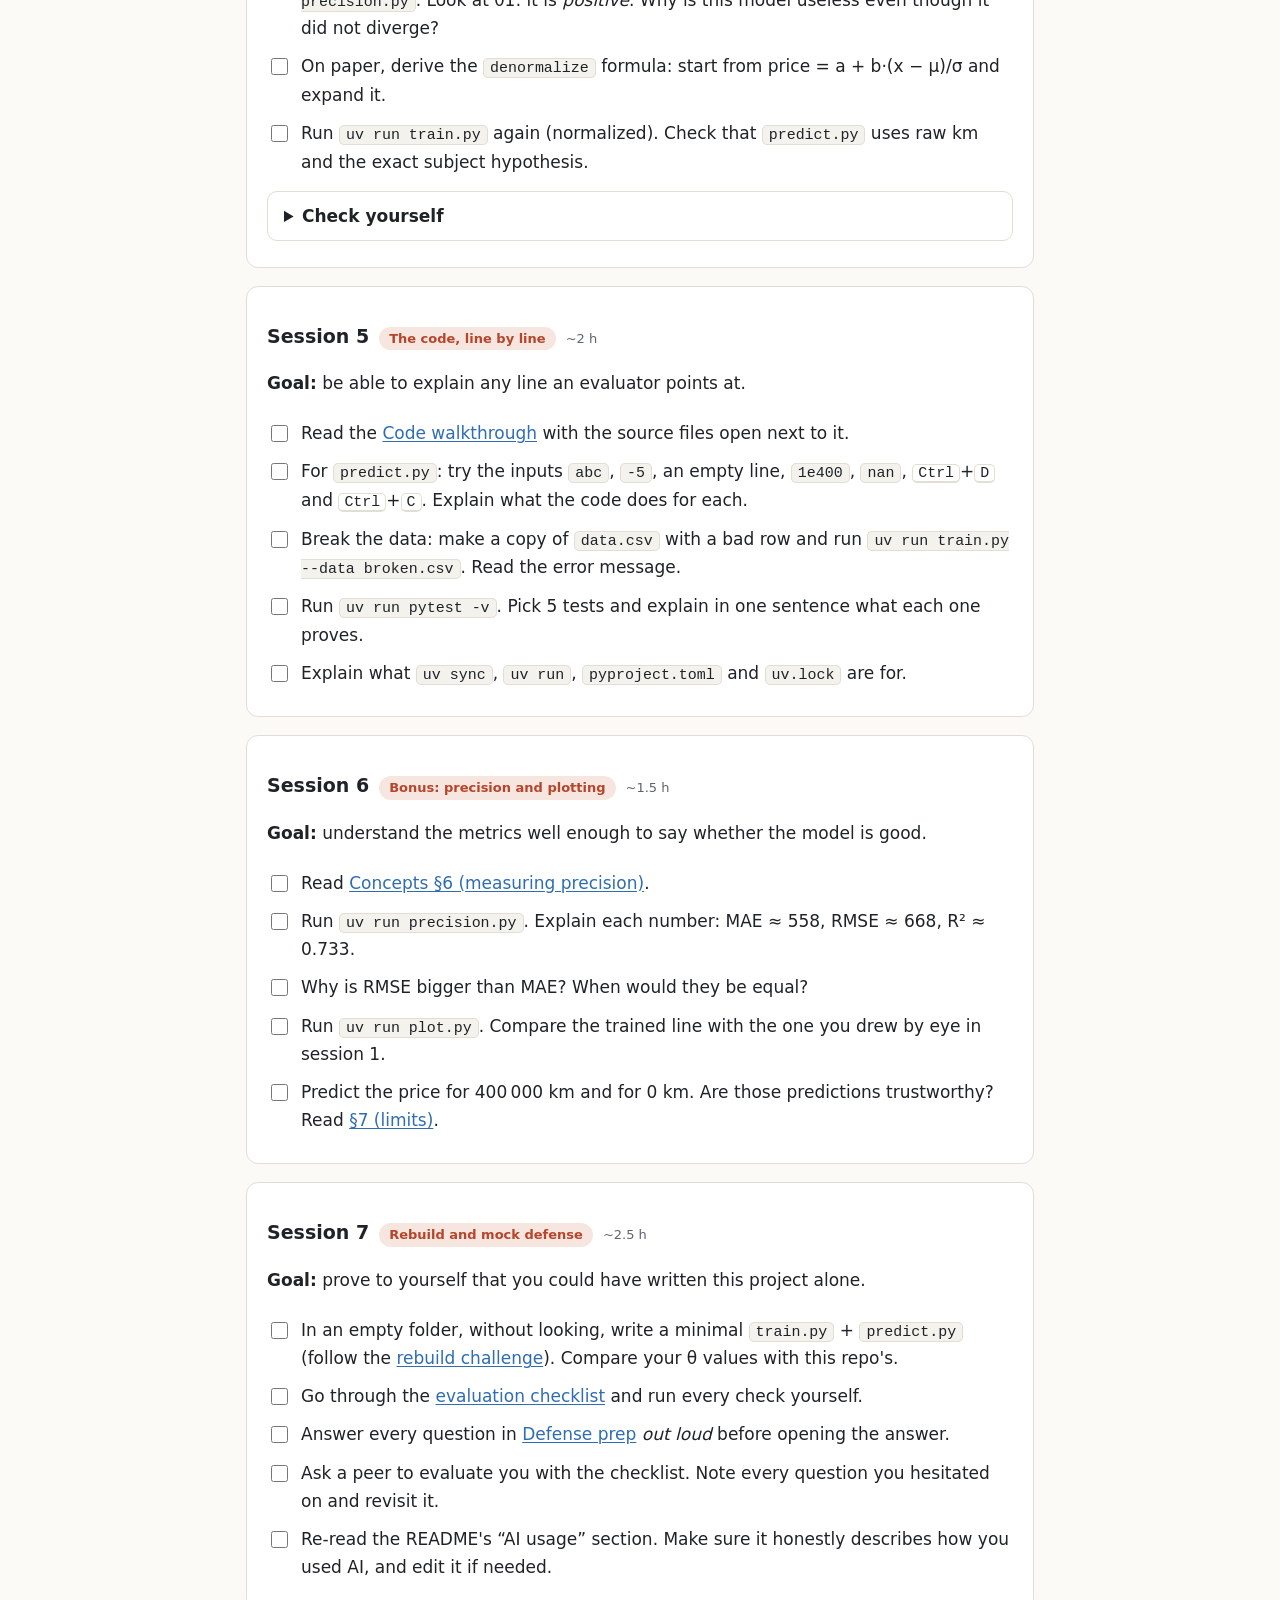
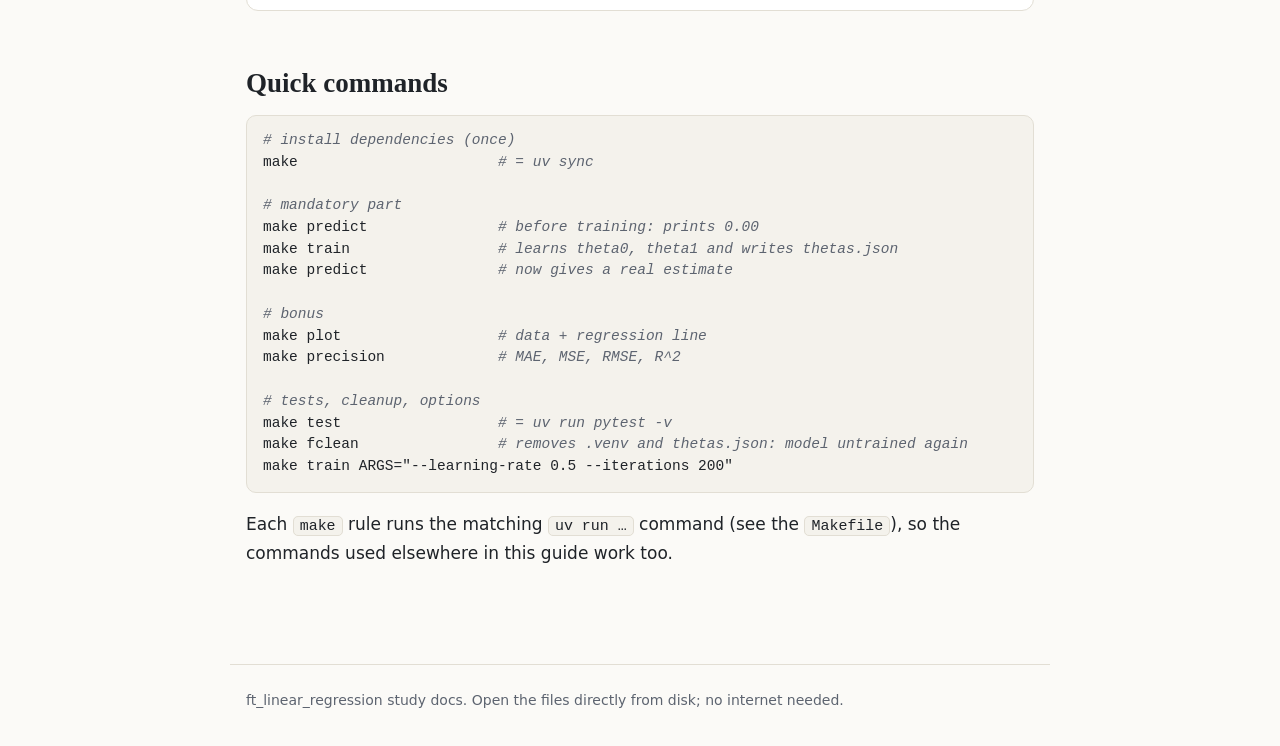
==== commit 05f453f4: "Add Makefile with 42 rules (all, clean, fclean, re) and run targets Wraps uv sync / uv run; no relin" ====
--- a/docs/index.html
+++ b/docs/index.html
@@ -144,19 +144,22 @@
 
 <h2>Quick commands</h2>
 <pre><span class="c"># install dependencies (once)</span>
-uv sync
+make                       <span class="c"># = uv sync</span>
 
 <span class="c"># mandatory part</span>
-uv run predict.py          <span class="c"># before training: prints 0.00</span>
-uv run train.py            <span class="c"># learns theta0, theta1 and writes thetas.json</span>
-uv run predict.py          <span class="c"># now gives a real estimate</span>
+make predict               <span class="c"># before training: prints 0.00</span>
+make train                 <span class="c"># learns theta0, theta1 and writes thetas.json</span>
+make predict               <span class="c"># now gives a real estimate</span>
 
 <span class="c"># bonus</span>
-uv run plot.py             <span class="c"># data + regression line</span>
-uv run precision.py        <span class="c"># MAE, MSE, RMSE, R^2</span>
+make plot                  <span class="c"># data + regression line</span>
+make precision             <span class="c"># MAE, MSE, RMSE, R^2</span>
 
-<span class="c"># tests</span>
-uv run pytest -v</pre>
+<span class="c"># tests, cleanup, options</span>
+make test                  <span class="c"># = uv run pytest -v</span>
+make fclean                <span class="c"># removes .venv and thetas.json: model untrained again</span>
+make train ARGS="--learning-rate 0.5 --iterations 200"</pre>
+<p>Each <code>make</code> rule runs the matching <code>uv run …</code> command (see the <code>Makefile</code>), so the commands used elsewhere in this guide work too.</p>
 </main>
 
 <footer>ft_linear_regression study docs. Open the files directly from disk; no internet needed.</footer>
